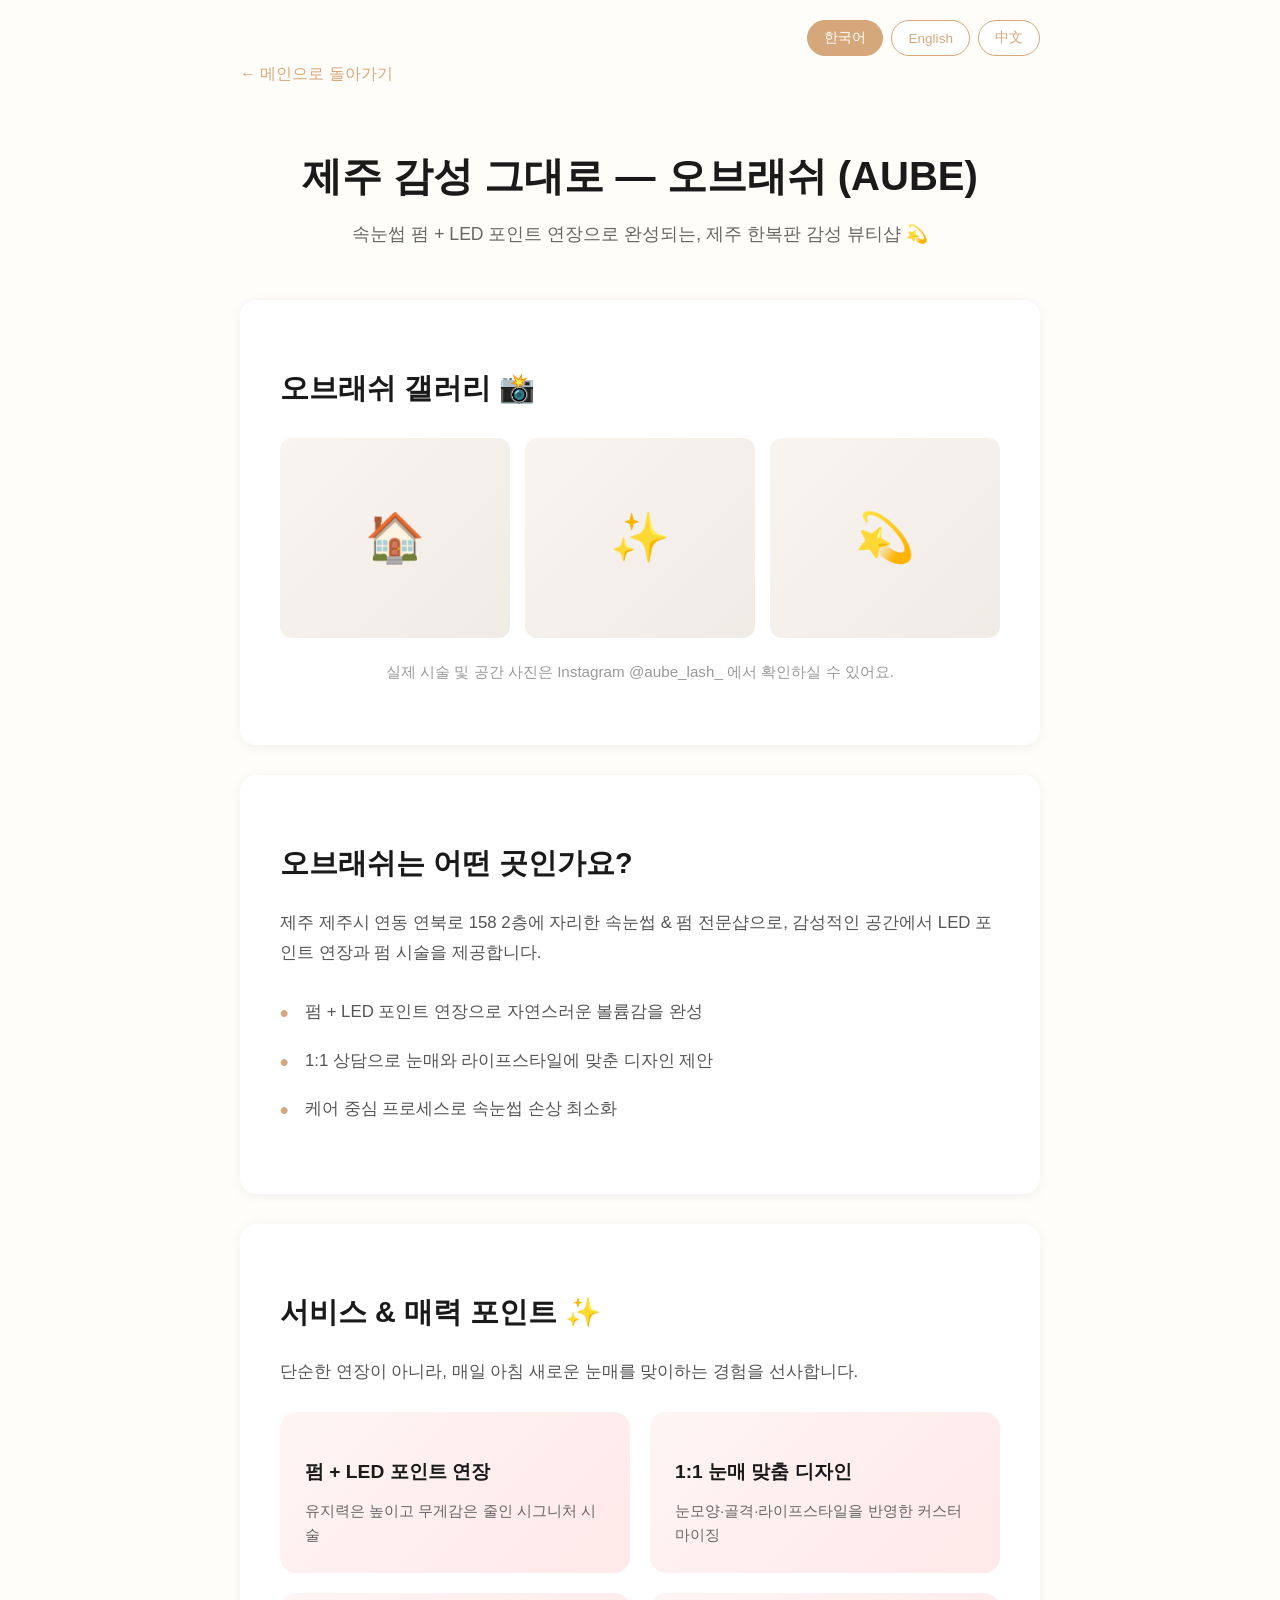
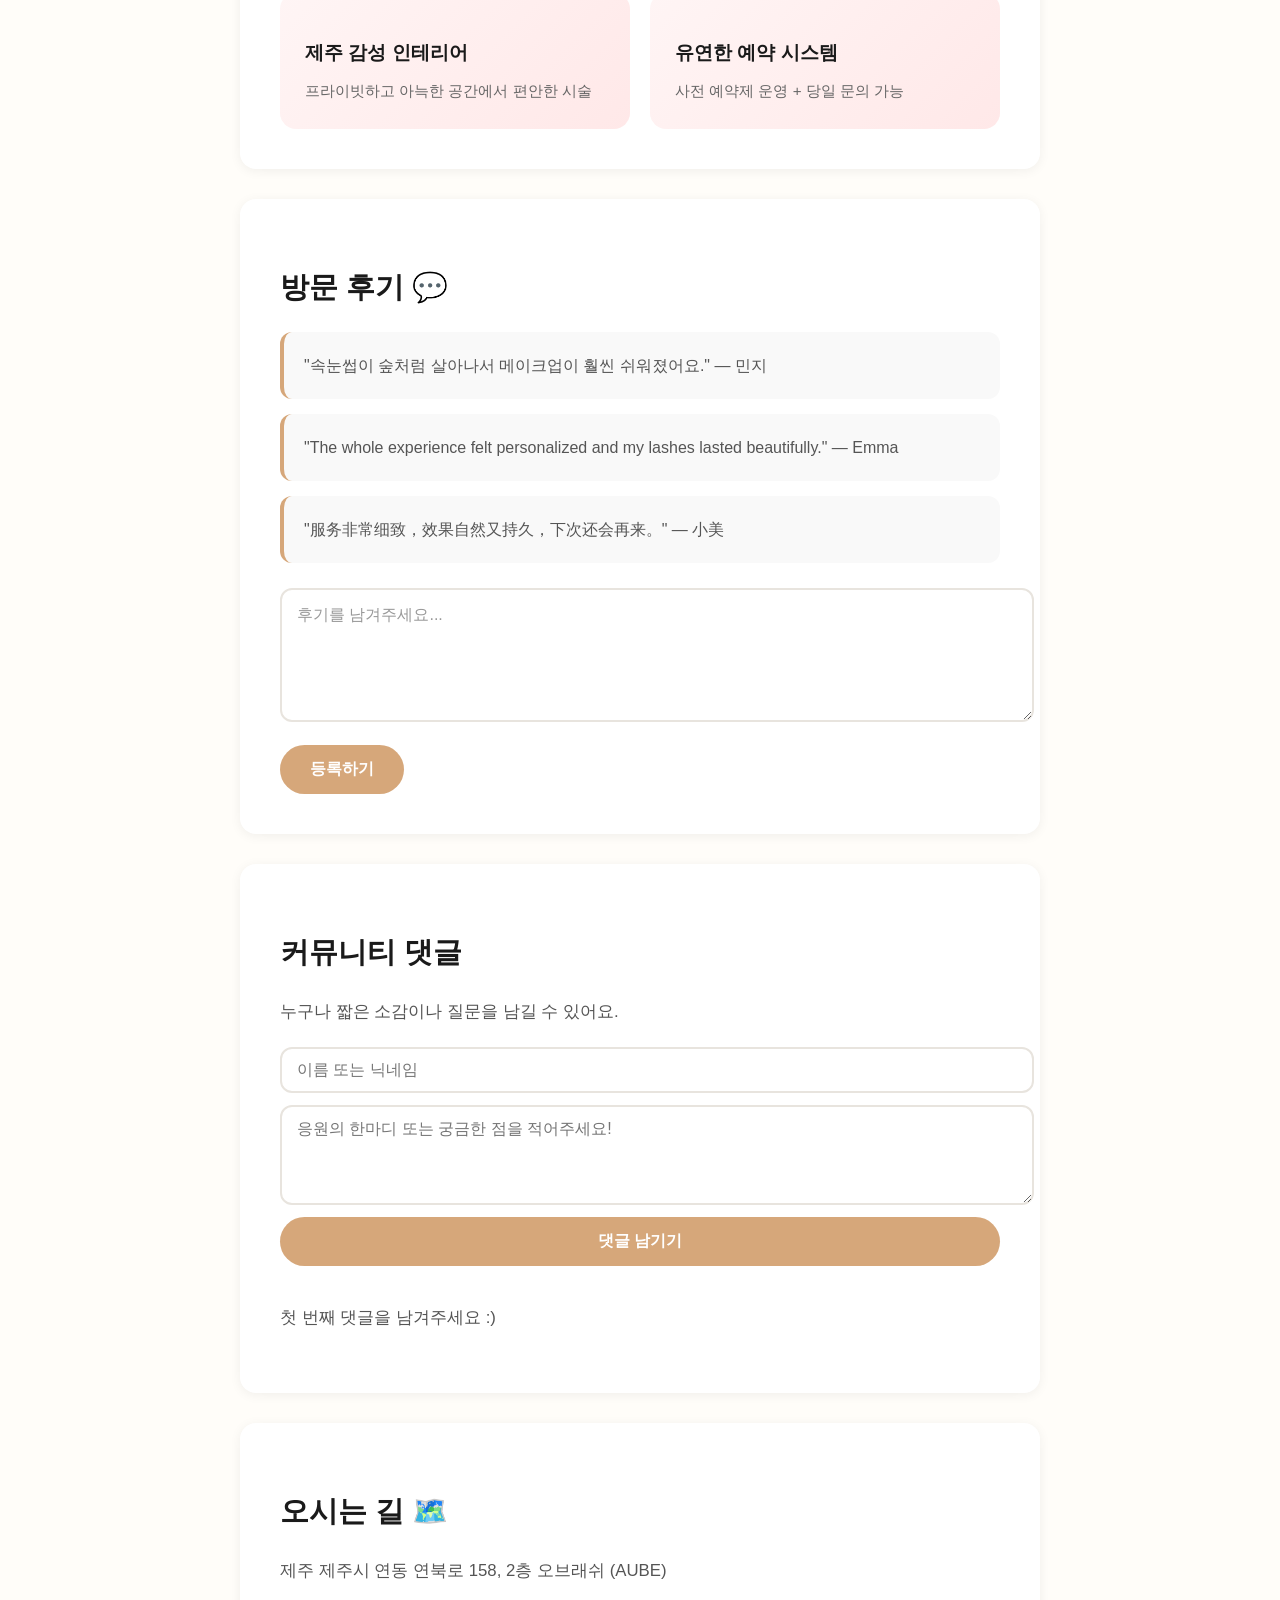
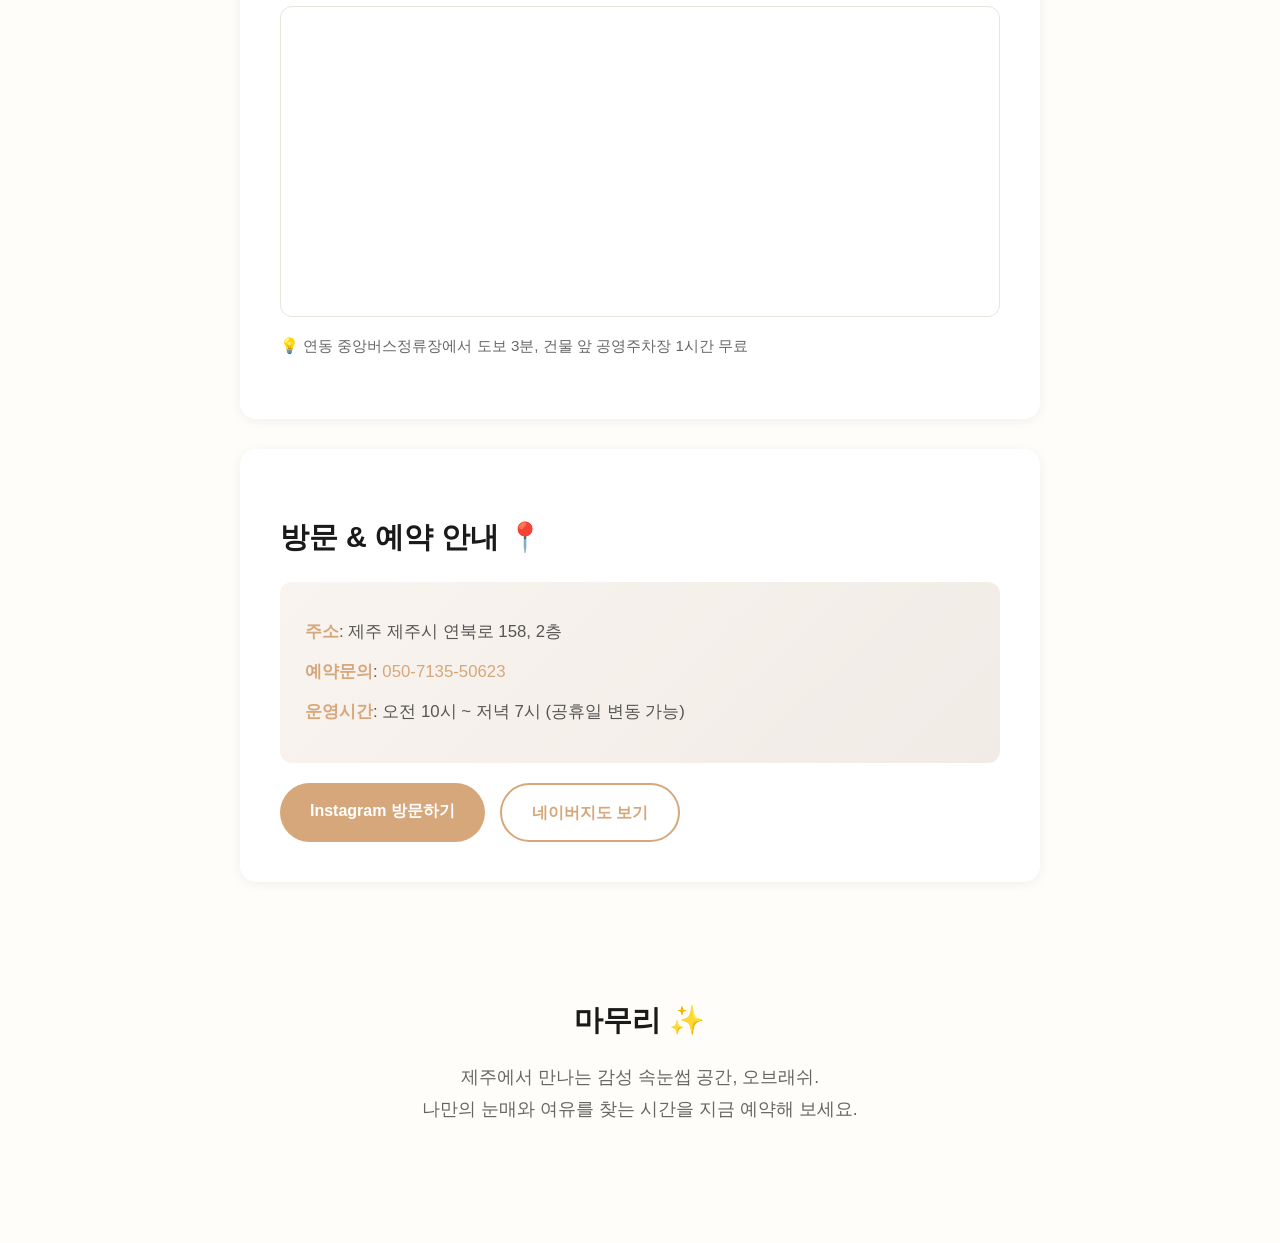
==== blog1.html @ 5c654628 "첫 번째 커밋: 블로그 프로젝트" ====
<!DOCTYPE html>
<html lang="ko">

<head>
    <meta charset="UTF-8" />
    <meta name="viewport" content="width=device-width, initial-scale=1.0" />
    <title>제주 오브래쉬 (AUBE) | 감성 속눈썹 뷰티샵</title>
    <meta name="description"
        content="제주 제주시 연북로 158에 위치한 감성 속눈썹 전문샵 오브래쉬(AUBE). 펌 + LED 포인트 연장으로 완성되는 자연스러운 눈매, 1:1 맞춤 디자인으로 당신만의 아름다움을 찾아보세요.">
    <meta property="og:title" content="제주 오브래쉬 (AUBE)" />
    <meta property="og:description" content="제주 감성 그대로 — 속눈썹 펌 & LED 연장 전문 뷰티샵 AUBE" />
    <meta property="og:type" content="website" />
    <style>
        body {
            margin: 0;
            font-family: 'Pretendard', -apple-system, BlinkMacSystemFont, 'Segoe UI', sans-serif;
            background-color: #fffdf9;
            color: #333;
            line-height: 1.7;
        }

        .container {
            max-width: 800px;
            margin: 0 auto;
            padding: 60px 20px;
            position: relative;
        }

        .lang-selector-top {
            position: absolute;
            top: 20px;
            right: 20px;
            display: flex;
            gap: 8px;
        }

        .lang-btn {
            padding: 8px 16px;
            border: 1px solid #d6a77a;
            background: #fff;
            color: #d6a77a;
            border-radius: 20px;
            font-size: 0.85rem;
            cursor: pointer;
            transition: all 0.3s;
            font-weight: 500;
        }

        .lang-btn:hover {
            background: #f9f4ef;
        }

        .lang-btn.active {
            background: #d6a77a;
            color: #fff;
        }

        .hero {
            text-align: center;
            margin-bottom: 50px;
            opacity: 0;
            transform: translateY(20px);
            animation: fadeInUp 0.6s ease forwards;
        }

        @keyframes fadeInUp {
            to {
                opacity: 1;
                transform: translateY(0);
            }
        }

        .hero h1 {
            font-size: 2.5rem;
            font-weight: 700;
            color: #1a1a1a;
            margin-bottom: 15px;
            line-height: 1.3;
        }

        .hero p {
            font-size: 1.1rem;
            color: #666;
        }

        .card {
            background: #fff;
            border-radius: 16px;
            padding: 40px;
            margin-bottom: 30px;
            box-shadow: 0 2px 12px rgba(0, 0, 0, 0.06);
            opacity: 0;
            transform: translateY(20px);
            animation: fadeInUp 0.6s ease forwards;
        }

        .card:nth-child(3) {
            animation-delay: 0.1s;
        }

        .card:nth-child(4) {
            animation-delay: 0.2s;
        }

        .card:nth-child(5) {
            animation-delay: 0.3s;
        }

        .card:nth-child(6) {
            animation-delay: 0.4s;
        }

        .card:nth-child(7) {
            animation-delay: 0.5s;
        }

        .card:nth-child(8) {
            animation-delay: 0.6s;
        }

        .card h2 {
            font-size: 1.8rem;
            font-weight: 600;
            color: #1a1a1a;
            margin-bottom: 20px;
        }

        .card p {
            font-size: 1.05rem;
            color: #555;
            margin-bottom: 20px;
            line-height: 1.8;
        }

        .card ul {
            list-style: none;
            padding: 0;
            margin: 20px 0;
        }

        .card ul li {
            padding: 10px 0;
            color: #555;
            font-size: 1.05rem;
            position: relative;
            padding-left: 25px;
        }

        .card ul li::before {
            content: "•";
            color: #d6a77a;
            font-weight: bold;
            font-size: 1.5rem;
            position: absolute;
            left: 0;
            top: 5px;
        }

        .review-list {
            display: flex;
            flex-direction: column;
            gap: 15px;
            margin-bottom: 25px;
        }

        .review-item {
            background: #f9f9f9;
            padding: 20px;
            border-radius: 12px;
            border-left: 4px solid #d6a77a;
        }

        .review-item p {
            margin: 0;
            font-size: 1rem;
            color: #555;
            line-height: 1.7;
        }

        .review-form {
            margin-top: 25px;
        }

        .review-form textarea {
            width: 100%;
            padding: 15px;
            border: 2px solid #e8e4de;
            border-radius: 12px;
            font-family: inherit;
            font-size: 1rem;
            resize: vertical;
            min-height: 100px;
            transition: border-color 0.3s;
        }

        .review-form textarea:focus {
            outline: none;
            border-color: #d6a77a;
        }

        .review-form textarea::placeholder {
            color: #999;
        }

        .comment-form {
            display: flex;
            flex-direction: column;
            gap: 12px;
            margin-top: 20px;
        }

        .comment-form input,
        .comment-form textarea {
            width: 100%;
            padding: 12px 15px;
            border: 2px solid #e8e4de;
            border-radius: 12px;
            font-family: inherit;
            font-size: 1rem;
        }

        .comment-form input:focus,
        .comment-form textarea:focus {
            outline: none;
            border-color: #d6a77a;
        }

        .comment-list {
            margin-top: 20px;
            display: flex;
            flex-direction: column;
            gap: 12px;
        }

        .comment-item {
            background: #fffdf7;
            border: 1px solid #f0e4d8;
            border-radius: 12px;
            padding: 15px 18px;
        }

        .comment-item strong {
            color: #c48c65;
        }

        .gallery-grid {
            display: grid;
            grid-template-columns: repeat(auto-fit, minmax(200px, 1fr));
            gap: 15px;
            margin-top: 25px;
        }

        .gallery-placeholder {
            background: linear-gradient(135deg, #f9f4ef 0%, #f0ebe5 100%);
            height: 200px;
            border-radius: 12px;
            display: flex;
            align-items: center;
            justify-content: center;
            color: #999;
            font-size: 3rem;
        }

        .service-grid {
            display: grid;
            grid-template-columns: repeat(auto-fit, minmax(250px, 1fr));
            gap: 20px;
            margin-top: 25px;
        }

        .service-item {
            background: linear-gradient(135deg, #fff5f5 0%, #ffe8e8 100%);
            padding: 25px;
            border-radius: 16px;
            transition: transform 0.3s, box-shadow 0.3s;
        }

        .service-item:hover {
            transform: translateY(-5px);
            box-shadow: 0 4px 20px rgba(214, 167, 122, 0.2);
        }

        .service-item h3 {
            font-size: 1.2rem;
            font-weight: 600;
            color: #1a1a1a;
            margin-bottom: 10px;
        }

        .service-item p {
            font-size: 0.95rem;
            color: #666;
            margin: 0;
            line-height: 1.6;
        }

        .map-container {
            margin-top: 20px;
            border-radius: 12px;
            overflow: hidden;
            border: 1px solid #e8e4de;
        }

        .map-container iframe {
            width: 100%;
            height: 300px;
            border: none;
        }

        .btn-group {
            display: flex;
            gap: 15px;
            margin-top: 20px;
            flex-wrap: wrap;
        }

        .btn {
            display: inline-block;
            background: #d6a77a;
            color: #fff;
            padding: 14px 30px;
            border-radius: 30px;
            text-decoration: none;
            font-weight: 600;
            transition: background 0.3s, transform 0.3s;
            border: none;
            cursor: pointer;
            font-size: 1rem;
            font-family: inherit;
        }

        .btn:hover {
            background: #c49666;
            transform: translateY(-2px);
        }

        .btn-outline {
            background: transparent;
            border: 2px solid #d6a77a;
            color: #d6a77a;
        }

        .btn-outline:hover {
            background: #d6a77a;
            color: #fff;
        }

        .contact-info {
            background: linear-gradient(135deg, #f9f4ef 0%, #f0ebe5 100%);
            padding: 25px;
            border-radius: 12px;
            margin-top: 20px;
        }

        .contact-info p {
            margin: 10px 0;
            font-size: 1.05rem;
        }

        .contact-info strong {
            color: #d6a77a;
        }

        .conclusion {
            text-align: center;
            margin-top: 50px;
            padding: 40px 20px;
            opacity: 0;
            transform: translateY(20px);
            animation: fadeInUp 0.6s ease forwards 0.7s;
        }

        .conclusion h2 {
            font-size: 1.8rem;
            font-weight: 600;
            color: #1a1a1a;
            margin-bottom: 15px;
        }

        .conclusion p {
            font-size: 1.1rem;
            color: #666;
            line-height: 1.8;
        }

        .back-link {
            display: inline-block;
            margin-bottom: 30px;
            color: #d6a77a;
            text-decoration: none;
            font-weight: 500;
            transition: color 0.3s;
        }

        .back-link:hover {
            color: #c49666;
        }

        .back-link::before {
            content: "← ";
        }

        .hidden {
            display: none;
        }

        @media (max-width: 768px) {
            .hero h1 {
                font-size: 2rem;
            }

            .card {
                padding: 30px 25px;
            }

            .card h2 {
                font-size: 1.5rem;
            }

            .service-grid,
            .gallery-grid {
                grid-template-columns: 1fr;
            }

            .btn-group {
                flex-direction: column;
            }

            .btn {
                text-align: center;
            }
        }
    </style>
</head>

<body>
    <div class="container">
        <div class="lang-selector-top">
            <button class="lang-btn active" data-lang="ko" onclick="setBlogLang('ko')">한국어</button>
            <button class="lang-btn" data-lang="en" onclick="setBlogLang('en')">English</button>
            <button class="lang-btn" data-lang="zh" onclick="setBlogLang('zh')">中文</button>
        </div>
        <a href="index.html" class="back-link" id="backLink">메인으로 돌아가기</a>

        <!-- Hero Section -->
        <section class="hero">
            <h1 id="heroTitle"></h1>
            <p id="heroDesc"></p>
        </section>

        <!-- Gallery Section -->
        <div class="card">
            <h2 id="galleryTitle"></h2>
            <div class="gallery-grid">
                <div class="gallery-placeholder">🏠</div>
                <div class="gallery-placeholder">✨</div>
                <div class="gallery-placeholder">💫</div>
            </div>
            <p class="muted" id="galleryNote"
                style="margin-top: 20px; font-size: 0.95rem; color: #999; text-align: center;"></p>
        </div>

        <!-- About Section -->
        <div class="card">
            <h2 id="aboutTitle"></h2>
            <p id="aboutDesc"></p>
            <ul id="aboutList"></ul>
        </div>

        <!-- Services Section -->
        <div class="card">
            <h2 id="serviceTitle"></h2>
            <p id="serviceIntro"></p>
            <div class="service-grid" id="serviceGrid"></div>
        </div>

        <!-- Review Section -->
        <div class="card">
            <h2 id="reviewTitle"></h2>
            <div class="review-list" id="reviewList"></div>
            <div class="review-form">
                <textarea id="reviewInput"></textarea>
                <button class="btn" style="margin-top: 15px;" id="reviewButton" onclick="submitReview()"></button>
            </div>
        </div>

        <!-- Comment Section -->
        <div class="card">
            <h2 id="commentTitle"></h2>
            <p id="commentSubtitle" class="muted"></p>
            <div class="comment-form">
                <input type="text" id="commentName" />
                <textarea id="commentMessage" rows="4"></textarea>
                <button class="btn" id="commentButton" onclick="submitComment()"></button>
            </div>
            <div class="comment-list" id="commentList"></div>
        </div>

        <!-- Map Section -->
        <div class="card">
            <h2 id="mapTitle"></h2>
            <p id="mapAddress"></p>
            <div class="map-container">
                <iframe id="mapIframe" src="" allowfullscreen="" loading="lazy"></iframe>
            </div>
            <p class="muted" id="mapTip" style="margin-top: 15px; font-size: 0.95rem; color: #666;"></p>
        </div>

        <!-- Visit Info -->
        <div class="card">
            <h2 id="visitTitle"></h2>
            <div class="contact-info" id="contactInfo"></div>
            <div class="btn-group" id="ctaButtons"></div>
        </div>

        <!-- Conclusion -->
        <section class="conclusion">
            <h2 id="conclusionTitle"></h2>
            <p id="conclusionText"></p>
        </section>
    </div>

    <script defer src="/_vercel/insights/script.js"></script>
    <script>
        window.va = window.va || function () {
            (window.vaq = window.vaq || []).push(arguments);
        };
    </script>
    <script>
        let blogLang = 'ko';

        const blogContent = {
            ko: {
                metaTitle: '제주 오브래쉬 (AUBE) | 감성 속눈썹 뷰티샵',
                backLink: '메인으로 돌아가기',
                hero: {
                    title: '제주 감성 그대로 — 오브래쉬 (AUBE)',
                    desc: '속눈썹 펌 + LED 포인트 연장으로 완성되는, 제주 한복판 감성 뷰티샵 💫'
                },
                gallery: {
                    title: '오브래쉬 갤러리 📸',
                    note: '실제 시술 및 공간 사진은 Instagram @aube_lash_ 에서 확인하실 수 있어요.'
                },
                about: {
                    title: '오브래쉬는 어떤 곳인가요?',
                    desc: '제주 제주시 연동 연북로 158 2층에 자리한 속눈썹 & 펌 전문샵으로, 감성적인 공간에서 LED 포인트 연장과 펌 시술을 제공합니다.',
                    list: [
                        '펌 + LED 포인트 연장으로 자연스러운 볼륨감을 완성',
                        '1:1 상담으로 눈매와 라이프스타일에 맞춘 디자인 제안',
                        '케어 중심 프로세스로 속눈썹 손상 최소화'
                    ]
                },
                services: {
                    title: '서비스 & 매력 포인트 ✨',
                    intro: '단순한 연장이 아니라, 매일 아침 새로운 눈매를 맞이하는 경험을 선사합니다.',
                    items: [
                        { title: '펌 + LED 포인트 연장', desc: '유지력은 높이고 무게감은 줄인 시그니처 시술' },
                        { title: '1:1 눈매 맞춤 디자인', desc: '눈모양·골격·라이프스타일을 반영한 커스터마이징' },
                        { title: '제주 감성 인테리어', desc: '프라이빗하고 아늑한 공간에서 편안한 시술' },
                        { title: '유연한 예약 시스템', desc: '사전 예약제 운영 + 당일 문의 가능' }
                    ]
                },
                reviews: {
                    title: '방문 후기 💬',
                    items: [
                        '"속눈썹이 숲처럼 살아나서 메이크업이 훨씬 쉬워졌어요." — 민지',
                        '"The whole experience felt personalized and my lashes lasted beautifully." — Emma',
                        '"服务非常细致，效果自然又持久，下次还会再来。" — 小美'
                    ],
                    placeholder: '후기를 남겨주세요...',
                    button: '등록하기',
                    confirm: '후기가 등록되었습니다! 감사합니다. ✨',
                    empty: '후기를 입력해주세요.'
                },
                comments: {
                    title: '커뮤니티 댓글',
                    subtitle: '누구나 짧은 소감이나 질문을 남길 수 있어요.',
                    namePlaceholder: '이름 또는 닉네임',
                    messagePlaceholder: '응원의 한마디 또는 궁금한 점을 적어주세요!',
                    button: '댓글 남기기',
                    confirm: '소중한 댓글 감사합니다! ✨',
                    empty: '이름과 내용을 모두 입력해주세요.',
                    none: '첫 번째 댓글을 남겨주세요 :)'
                },
                map: {
                    title: '오시는 길 🗺️',
                    address: '제주 제주시 연동 연북로 158, 2층 오브래쉬 (AUBE)',
                    tip: '💡 연동 중앙버스정류장에서 도보 3분, 건물 앞 공영주차장 1시간 무료'
                },
                visit: {
                    title: '방문 & 예약 안내 📍',
                    info: [
                        '<strong>주소</strong>: 제주 제주시 연북로 158, 2층',
                        '<strong>예약문의</strong>: <a href="tel:050-7135-50623" style="color:#d6a77a;text-decoration:none;">050-7135-50623</a>',
                        '<strong>운영시간</strong>: 오전 10시 ~ 저녁 7시 (공휴일 변동 가능)'
                    ],
                    buttons: [
                        { text: 'Instagram 방문하기', href: 'https://www.instagram.com/aube_lash_/' },
                        { text: '네이버지도 보기', href: 'https://map.naver.com/p/entry/place/1503575021', outline: true }
                    ]
                },
                conclusion: {
                    title: '마무리 ✨',
                    text: '제주에서 만나는 감성 속눈썹 공간, 오브래쉬.<br>나만의 눈매와 여유를 찾는 시간을 지금 예약해 보세요.'
                }
            },
            en: {
                metaTitle: 'AUBE Lash Studio | Jeju Lash & LED Extension',
                backLink: 'Back to Main',
                hero: {
                    title: 'Jeju’s Signature Lash Experience — AUBE',
                    desc: 'Lash perm + LED point extensions crafted in a warm, private studio 💫'
                },
                gallery: {
                    title: 'AUBE Gallery 📸',
                    note: 'See live transformations on Instagram @aube_lash_.'
                },
                about: {
                    title: 'What is AUBE?',
                    desc: 'A boutique lash studio on the 2nd floor of 158 Yeonbuk-ro, blending Jeju aesthetics with modern techniques.',
                    list: [
                        'Lash perm + LED point extensions for airy yet defined volume',
                        'One-on-one consultations tailored to your eye shape and routine',
                        'Damage-conscious process with gentle care products'
                    ]
                },
                services: {
                    title: 'Services & Highlights ✨',
                    intro: 'Wake up ready—each visit is designed to refresh your eyes and your mood.',
                    items: [
                        { title: 'Perm + LED Point Extension', desc: 'Feather-light, long-lasting definition' },
                        { title: 'Custom Eye Design', desc: 'Design maps built around your eye shape and expression' },
                        { title: 'Calm Jeju Interior', desc: 'Private, cozy space to unwind during service' },
                        { title: 'Flexible Booking', desc: 'Advance reservations with same-day inquiries welcome' }
                    ]
                },
                reviews: {
                    title: 'Guest Voices 💬',
                    items: [
                        '"My lashes look full yet natural—exactly what I wanted." — Minji',
                        '"The service felt so personal and the results lasted for weeks." — Emma',
                        '"整个过程非常放松，成品自然又有神。" — Xiaomei'
                    ],
                    placeholder: 'Leave your review...',
                    button: 'Submit',
                    confirm: 'Your review has been recorded. Thank you! ✨',
                    empty: 'Please enter your review.'
                },
                comments: {
                    title: 'Community Notes',
                    subtitle: 'Leave a quick impression or question—everyone\'s welcome.',
                    namePlaceholder: 'Name or nickname',
                    messagePlaceholder: 'Share your thoughts or ask anything!',
                    button: 'Post Comment',
                    confirm: 'Thanks for joining the conversation! ✨',
                    empty: 'Please fill out both name and message.',
                    none: 'Be the first to comment :)'
                },
                map: {
                    title: 'How to Find Us 🗺️',
                    address: '2F, 158 Yeonbuk-ro, Yeon-dong, Jeju City (AUBE)',
                    tip: '💡 3-minute walk from Yeondong central bus stop, public parking out front (first hour free)'
                },
                visit: {
                    title: 'Visit & Booking Info 📍',
                    info: [
                        '<strong>Address</strong>: 2F, 158 Yeonbuk-ro, Jeju City',
                        '<strong>Booking</strong>: <a href="tel:050-7135-50623" style="color:#d6a77a;text-decoration:none;">050-7135-50623</a>',
                        '<strong>Hours</strong>: 10 AM – 7 PM (hours vary on holidays)'
                    ],
                    buttons: [
                        { text: 'Visit Instagram', href: 'https://www.instagram.com/aube_lash_/' },
                        { text: 'Open on Naver Map', href: 'https://map.naver.com/p/entry/place/1503575021', outline: true }
                    ]
                },
                conclusion: {
                    title: 'Takeaway ✨',
                    text: 'AUBE is where Jeju calm meets modern lash artistry.<br>Book a session and greet the morning with effortless lashes.'
                }
            },
            zh: {
                metaTitle: 'AUBE 美睫沙龙 | 济州睫毛烫与LED延长',
                backLink: '返回主页',
                hero: {
                    title: '济州感性美睫馆 — AUBE',
                    desc: '烫睫 + LED点缀延长的专属组合，让你一醒来就有迷人双眼 💫'
                },
                gallery: {
                    title: 'AUBE 画廊 📸',
                    note: '更多作品请查看 Instagram @aube_lash_.'
                },
                about: {
                    title: '什么是 AUBE？',
                    desc: '位于济州市莲北路158号2楼的小型美睫工作室，以温暖空间与精细技术著称。',
                    list: [
                        '烫睫 + LED点缀延长，兼顾轻盈与存在感',
                        '一对一咨询，依据眼型与生活习惯客制设计',
                        '以修护为核心，降低睫毛损伤'
                    ]
                },
                services: {
                    title: '服务与亮点 ✨',
                    intro: '不仅是做睫毛，更是重新找回专属眼神的旅程。',
                    items: [
                        { title: '烫睫 + LED点缀', desc: '轻盈却持久，呈现自然层次' },
                        { title: '专属设计', desc: '根据眼型、脸型与日常需求量身打造' },
                        { title: '济州感空间', desc: '静谧包厢，享受如度假般的放松' },
                        { title: '预约制服务', desc: '全预约制，亦可当天询问空档' }
                    ]
                },
                reviews: {
                    title: '到访感想 💬',
                    items: [
                        '"第一次体验就爱上了，妆容也更省时。" — 民智',
                        '"Service was tailored to me and the result stayed perfect." — Emma',
                        '"效果自然、非常持久，下次还会再来。" — 小美'
                    ],
                    placeholder: '留下您的评价...',
                    button: '提交',
                    confirm: '已收到您的评价，谢谢！✨',
                    empty: '请先输入评价内容。'
                },
                comments: {
                    title: '留言区',
                    subtitle: '欢迎留下体验心得或任何疑问。',
                    namePlaceholder: '姓名 / 昵称',
                    messagePlaceholder: '写下想说的话或想问的问题！',
                    button: '发送留言',
                    confirm: '感谢您的留言！✨',
                    empty: '请填写姓名与留言内容。',
                    none: '抢先留下第一条留言吧 :)'
                },
                map: {
                    title: '如何前往 🗺️',
                    address: '济州市莲洞莲北路158号2楼 AUBE',
                    tip: '💡 距离莲洞中央站步行3分钟，楼前公共停车场首小时免费'
                },
                visit: {
                    title: '访问与预约 📍',
                    info: [
                        '<strong>地址</strong>: 济州市莲北路158号2楼',
                        '<strong>预约</strong>: <a href="tel:050-7135-50623" style="color:#d6a77a;text-decoration:none;">050-7135-50623</a>',
                        '<strong>营业时间</strong>: 上午10点至晚上7点（节假日可能调整）'
                    ],
                    buttons: [
                        { text: '查看 Instagram', href: 'https://www.instagram.com/aube_lash_/' },
                        { text: '打开 Naver 地图', href: 'https://map.naver.com/p/entry/place/1503575021', outline: true }
                    ]
                },
                conclusion: {
                    title: '结语 ✨',
                    text: 'AUBE 让你在济州也能享受专属美睫时刻。<br>预约后，醒来即是理想眼神。'
                }
            }
        };

        function renderBlog() {
            const content = blogContent[blogLang];
            if (!content) return;

            document.title = content.metaTitle;
            document.documentElement.lang = blogLang;

            document.getElementById('backLink').textContent = content.backLink;
            document.getElementById('heroTitle').textContent = content.hero.title;
            document.getElementById('heroDesc').textContent = content.hero.desc;

            document.getElementById('galleryTitle').textContent = content.gallery.title;
            document.getElementById('galleryNote').textContent = content.gallery.note;

            document.getElementById('aboutTitle').textContent = content.about.title;
            document.getElementById('aboutDesc').textContent = content.about.desc;
            const aboutList = document.getElementById('aboutList');
            aboutList.innerHTML = '';
            content.about.list.forEach(item => {
                const li = document.createElement('li');
                li.textContent = item;
                aboutList.appendChild(li);
            });

            document.getElementById('serviceTitle').textContent = content.services.title;
            document.getElementById('serviceIntro').textContent = content.services.intro;
            const serviceGrid = document.getElementById('serviceGrid');
            serviceGrid.innerHTML = '';
            content.services.items.forEach(item => {
                const div = document.createElement('div');
                div.className = 'service-item';
                const h3 = document.createElement('h3');
                h3.textContent = item.title;
                const p = document.createElement('p');
                p.textContent = item.desc;
                div.appendChild(h3);
                div.appendChild(p);
                serviceGrid.appendChild(div);
            });

            document.getElementById('reviewTitle').textContent = content.reviews.title;
            const reviewList = document.getElementById('reviewList');
            reviewList.innerHTML = '';
            content.reviews.items.forEach(text => {
                const item = document.createElement('div');
                item.className = 'review-item';
                const p = document.createElement('p');
                p.textContent = text;
                item.appendChild(p);
                reviewList.appendChild(item);
            });
            const reviewInput = document.getElementById('reviewInput');
            reviewInput.placeholder = content.reviews.placeholder;
            document.getElementById('reviewButton').textContent = content.reviews.button;
            document.getElementById('commentTitle').textContent = content.comments.title;
            document.getElementById('commentSubtitle').textContent = content.comments.subtitle;
            document.getElementById('commentName').placeholder = content.comments.namePlaceholder;
            document.getElementById('commentMessage').placeholder = content.comments.messagePlaceholder;
            document.getElementById('commentButton').textContent = content.comments.button;
            renderComments();

            document.getElementById('mapTitle').textContent = content.map.title;
            document.getElementById('mapAddress').textContent = content.map.address;
            document.getElementById('mapTip').textContent = content.map.tip;
            document.getElementById('mapIframe').title = content.map.title;

            document.getElementById('visitTitle').textContent = content.visit.title;
            const contactInfo = document.getElementById('contactInfo');
            contactInfo.innerHTML = '';
            content.visit.info.forEach(line => {
                const p = document.createElement('p');
                p.innerHTML = line;
                contactInfo.appendChild(p);
            });
            const ctaButtons = document.getElementById('ctaButtons');
            ctaButtons.innerHTML = '';
            content.visit.buttons.forEach(btn => {
                const a = document.createElement('a');
                a.href = btn.href;
                a.target = '_blank';
                a.rel = 'noopener noreferrer';
                a.className = btn.outline ? 'btn btn-outline' : 'btn';
                a.textContent = btn.text;
                ctaButtons.appendChild(a);
            });

            document.getElementById('conclusionTitle').textContent = content.conclusion.title;
            document.getElementById('conclusionText').innerHTML = content.conclusion.text;
        }

        function setBlogLang(lang) {
            blogLang = lang;
            document.querySelectorAll('.lang-btn').forEach(btn => {
                btn.classList.toggle('active', btn.getAttribute('data-lang') === lang);
            });
            renderBlog();
        }

        function submitReview() {
            const reviewInput = document.getElementById('reviewInput');
            const reviewText = reviewInput.value.trim();
            const content = blogContent[blogLang].reviews;

            if (reviewText) {
                alert(content.confirm);
                reviewInput.value = '';
            } else {
                alert(content.empty);
            }
        }

        const commentKey = 'aube_blog_comments';

        function getStoredComments() {
            try {
                return JSON.parse(localStorage.getItem(commentKey)) || [];
            } catch {
                return [];
            }
        }

        function saveComments(comments) {
            localStorage.setItem(commentKey, JSON.stringify(comments));
        }

        function renderComments() {
            const comments = getStoredComments();
            const list = document.getElementById('commentList');
            list.innerHTML = '';
            const content = blogContent[blogLang].comments;

            if (!comments.length) {
                const empty = document.createElement('p');
                empty.className = 'muted';
                empty.textContent = content.none;
                list.appendChild(empty);
                return;
            }

            comments.slice().reverse().forEach(comment => {
                const item = document.createElement('div');
                item.className = 'comment-item';
                const strong = document.createElement('strong');
                strong.textContent = comment.name;
                const message = document.createElement('p');
                message.textContent = comment.message;
                const meta = document.createElement('small');
                meta.style.color = '#999';
                meta.textContent = comment.time;
                item.appendChild(strong);
                item.appendChild(message);
                item.appendChild(meta);
                list.appendChild(item);
            });
        }

        function submitComment() {
            const nameInput = document.getElementById('commentName');
            const messageInput = document.getElementById('commentMessage');
            const content = blogContent[blogLang].comments;
            const name = nameInput.value.trim();
            const message = messageInput.value.trim();

            if (!name || !message) {
                alert(content.empty);
                return;
            }

            const comments = getStoredComments();
            comments.push({
                name,
                message,
                time: new Date().toLocaleString()
            });
            saveComments(comments);

            nameInput.value = '';
            messageInput.value = '';
            alert(content.confirm);
            renderComments();
        }

        async function initMap() {
            // 더 정확한 위치 표시를 위해 '연동'을 포함
            const address = '제주특별자치도 제주시 연동 연북로 158';
            const encodedAddress = encodeURIComponent(address);
            const apiKey = 'AIzaSyCMhWNtyjNZS071H6AXlhyPxVomyS0JR5U';

            // Google Maps Embed API 사용 (API 키 필요)
            // q 파라미터에 주소를 전달하여 정확한 위치 표시
            const googleMapUrl = `https://www.google.com/maps/embed/v1/place?key=${apiKey}&q=${encodedAddress}&language=ko`;

            // 지도 업데이트
            document.getElementById('mapIframe').src = googleMapUrl;
        }

        renderBlog();
        initMap();
    </script>
</body>

</html>
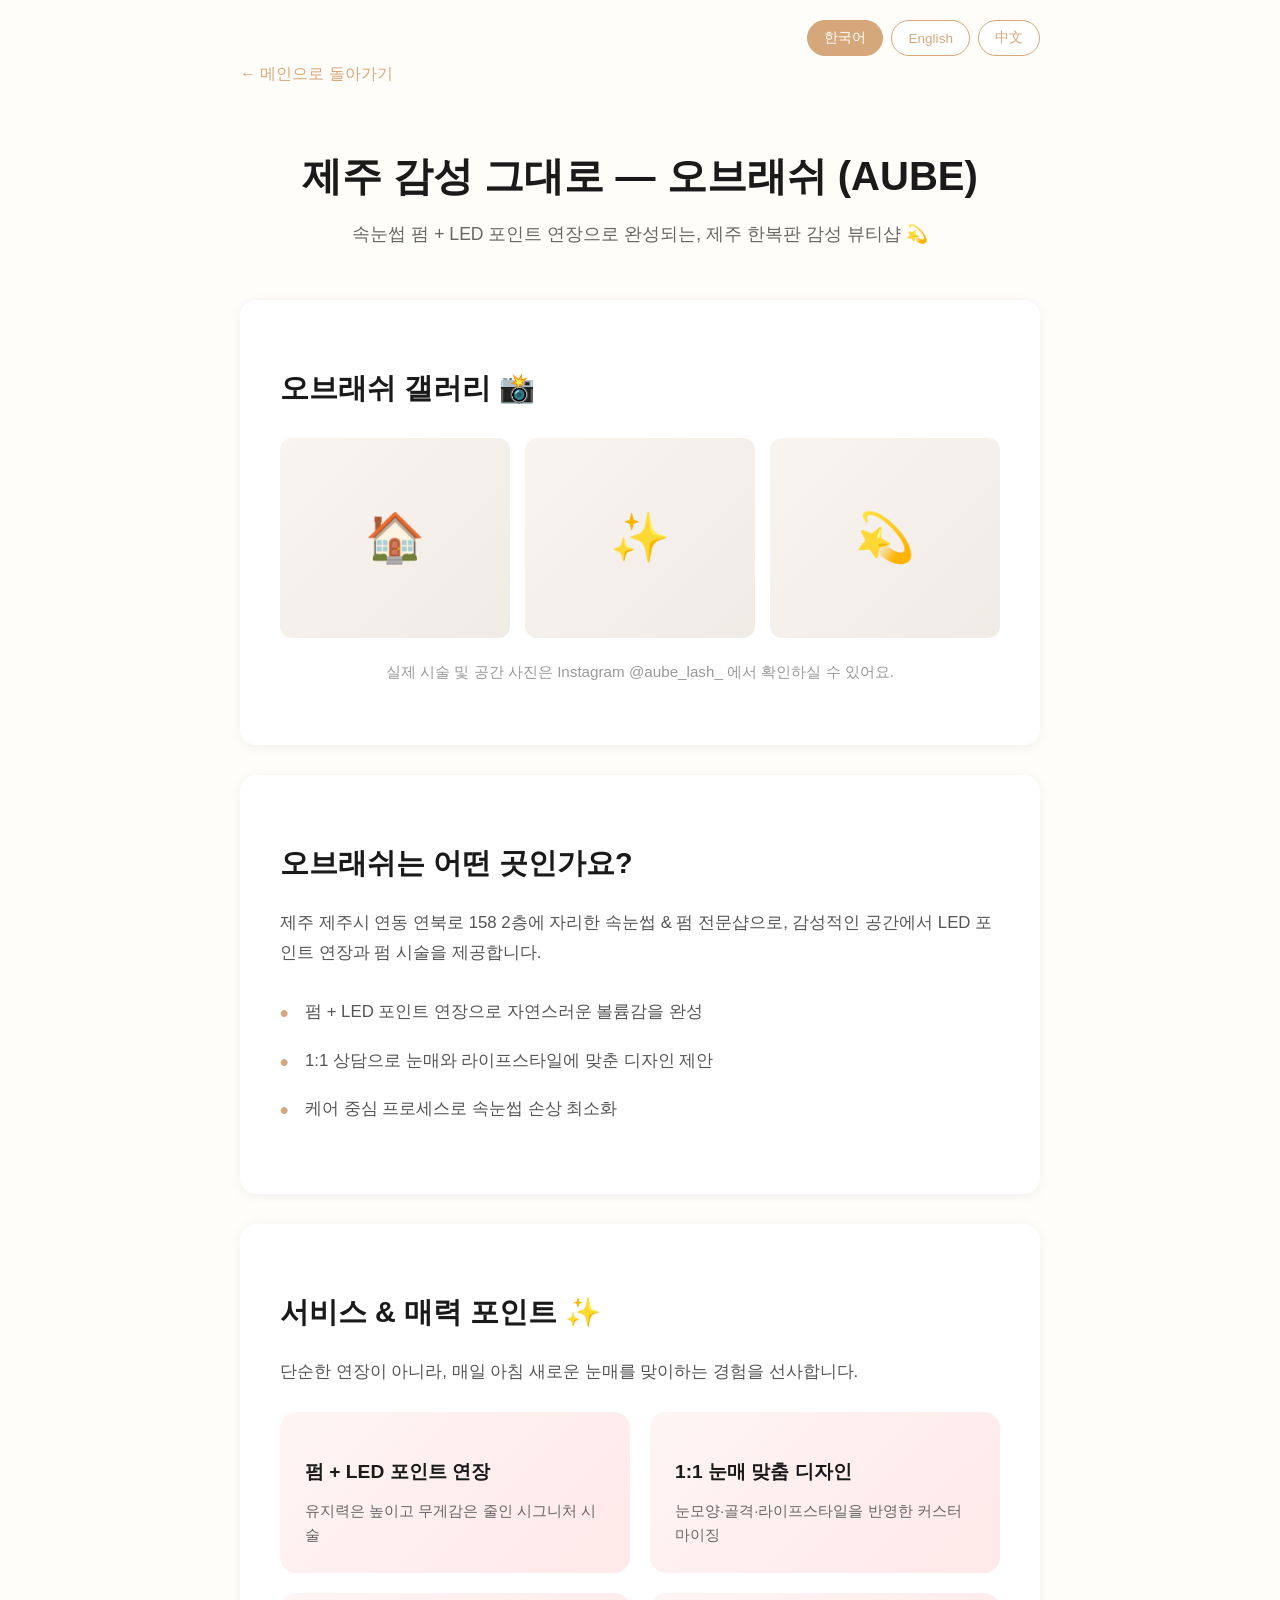
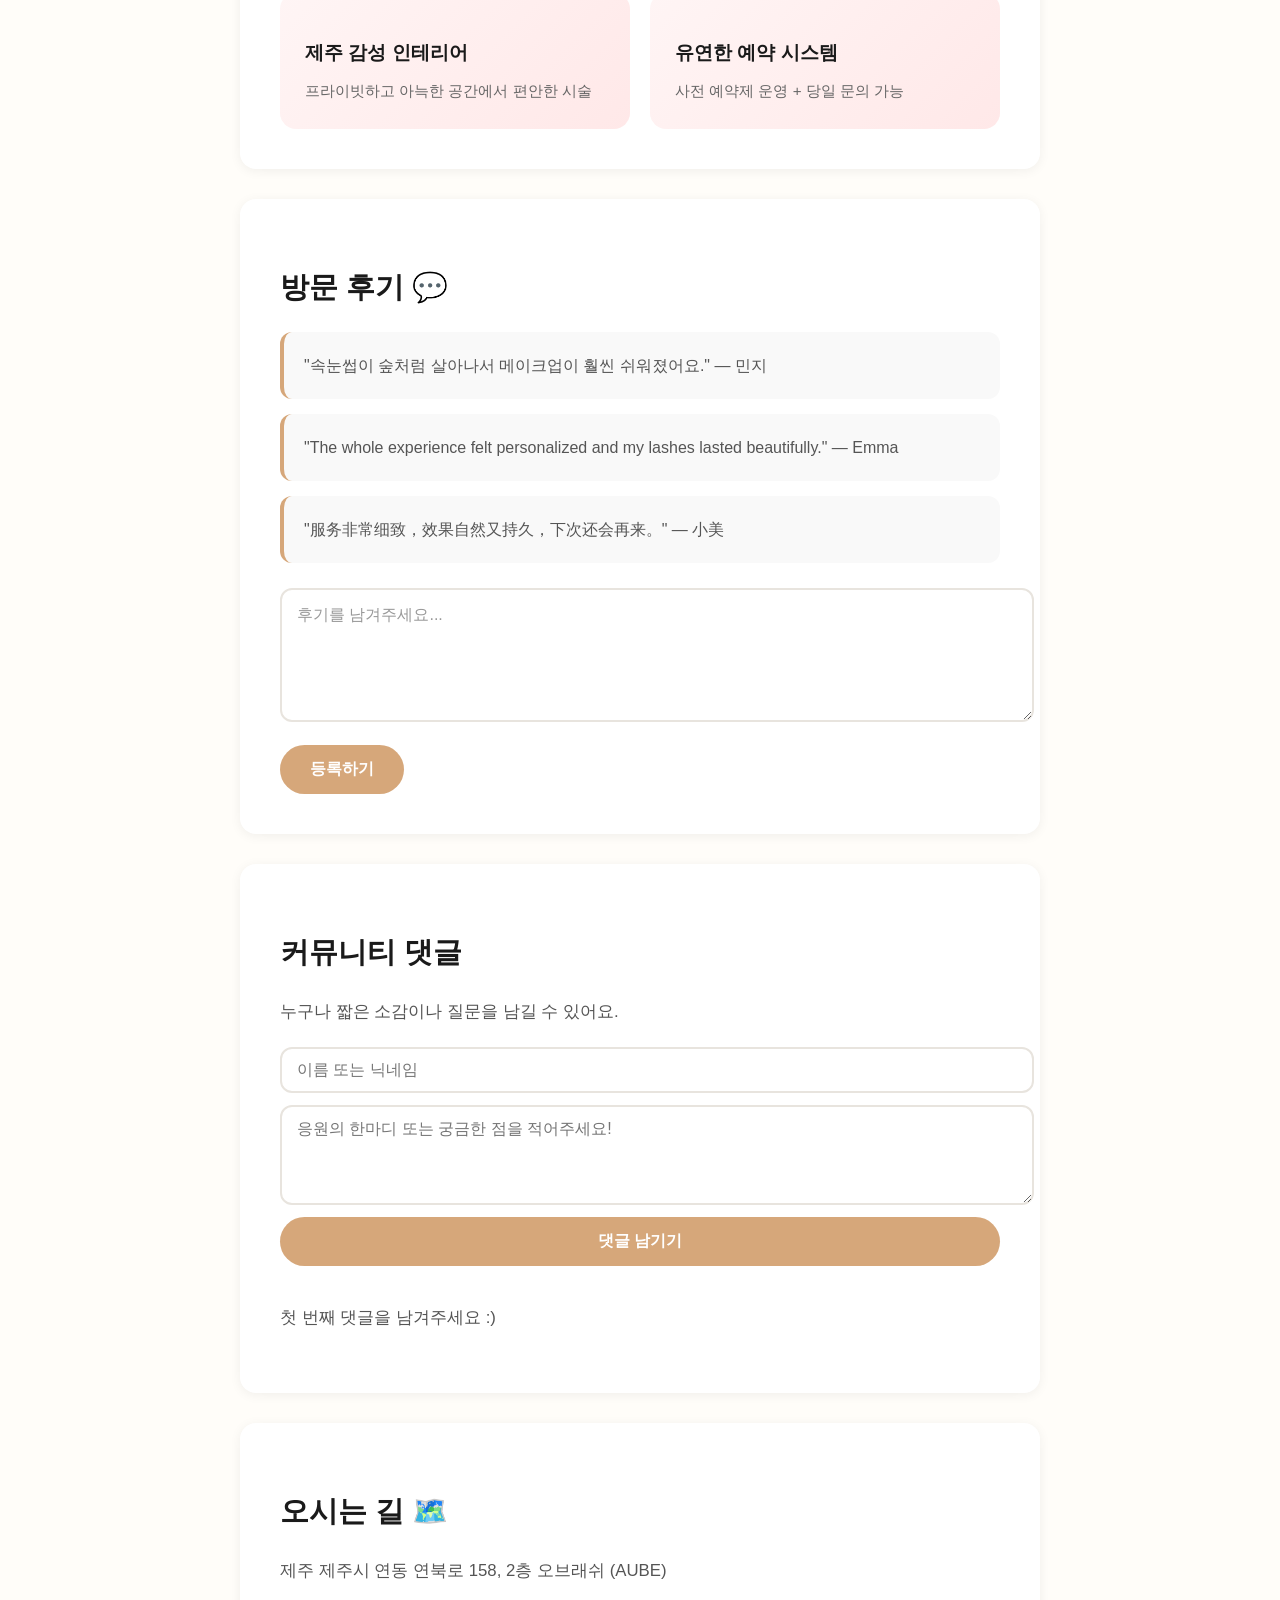
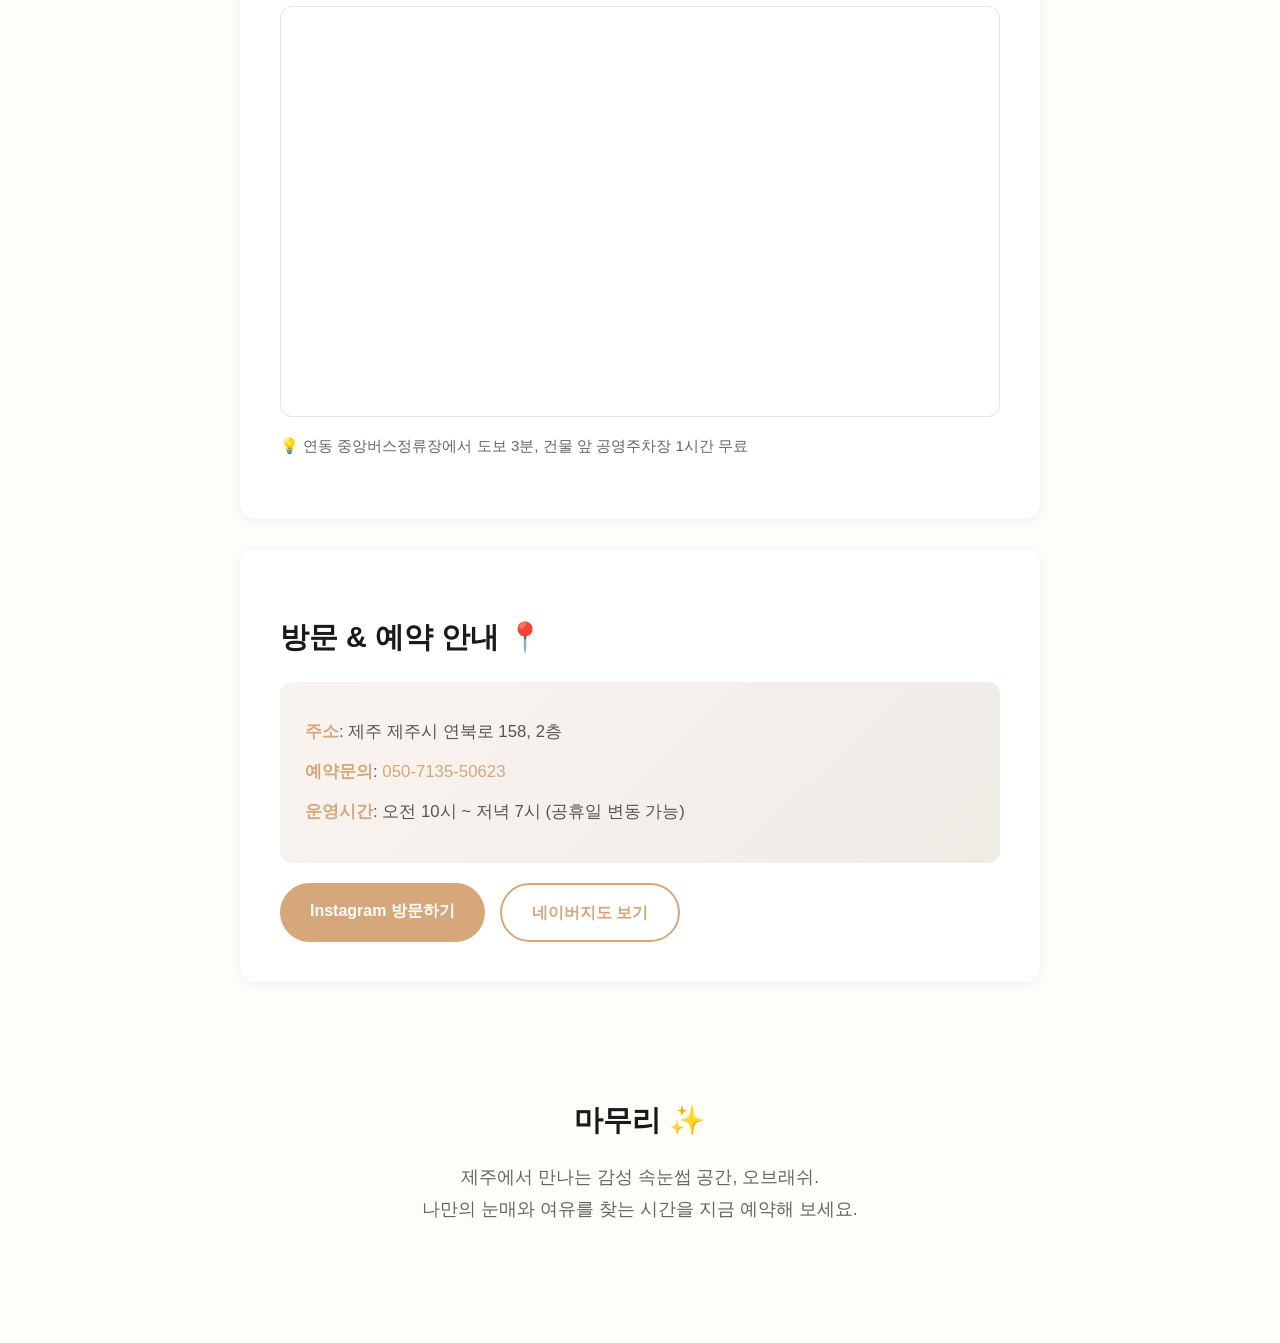
==== commit eba6892e: "?ㅼ씠踰?吏??留곹겕 ?섏젙 諛?吏??湲곕뒫 媛쒖꽑" ====
--- a/blog1.html
+++ b/blog1.html
@@ -303,7 +303,7 @@
 
         .map-container iframe {
             width: 100%;
-            height: 300px;
+            height: 400px;
             border: none;
         }
 
@@ -596,7 +596,7 @@
                     ],
                     buttons: [
                         { text: 'Instagram 방문하기', href: 'https://www.instagram.com/aube_lash_/' },
-                        { text: '네이버지도 보기', href: 'https://map.naver.com/p/entry/place/1503575021', outline: true }
+                        { text: '네이버지도 보기', href: 'https://map.naver.com/v5/search/%EC%A0%9C%EC%A3%BC%20%EC%A0%9C%EC%A3%BC%EC%8B%9C%20%EC%97%B0%EB%8F%99%20%EC%97%B0%EB%B6%81%EB%A1%9C%20158', outline: true }
                     ]
                 },
                 conclusion: {
@@ -670,7 +670,7 @@
                     ],
                     buttons: [
                         { text: 'Visit Instagram', href: 'https://www.instagram.com/aube_lash_/' },
-                        { text: 'Open on Naver Map', href: 'https://map.naver.com/p/entry/place/1503575021', outline: true }
+                        { text: 'Open on Naver Map', href: 'https://map.naver.com/v5/search/%EC%A0%9C%EC%A3%BC%20%EC%A0%9C%EC%A3%BC%EC%8B%9C%20%EC%97%B0%EB%8F%99%20%EC%97%B0%EB%B6%81%EB%A1%9C%20158', outline: true }
                     ]
                 },
                 conclusion: {
@@ -744,7 +744,7 @@
                     ],
                     buttons: [
                         { text: '查看 Instagram', href: 'https://www.instagram.com/aube_lash_/' },
-                        { text: '打开 Naver 地图', href: 'https://map.naver.com/p/entry/place/1503575021', outline: true }
+                        { text: '打开 Naver 地图', href: 'https://map.naver.com/v5/search/%EC%A0%9C%EC%A3%BC%20%EC%A0%9C%EC%A3%BC%EC%8B%9C%20%EC%97%B0%EB%8F%99%20%EC%97%B0%EB%B6%81%EB%A1%9C%20158', outline: true }
                     ]
                 },
                 conclusion: {
@@ -936,16 +936,10 @@
             renderComments();
         }
 
-        async function initMap() {
-            // 더 정확한 위치 표시를 위해 '연동'을 포함
-            const address = '제주특별자치도 제주시 연동 연북로 158';
-            const encodedAddress = encodeURIComponent(address);
-            const apiKey = 'AIzaSyCMhWNtyjNZS071H6AXlhyPxVomyS0JR5U';
-
-            // Google Maps Embed API 사용 (API 키 필요)
-            // q 파라미터에 주소를 전달하여 정확한 위치 표시
-            const googleMapUrl = `https://www.google.com/maps/embed/v1/place?key=${apiKey}&q=${encodedAddress}&language=ko`;
-
+        function initMap() {
+            // 구글 지도 embed URL
+            const googleMapUrl = 'https://www.google.com/maps/embed?pb=!1m18!1m12!1m3!1d699.5762148814902!2d126.49757394172545!3d33.481493331398944!2m3!1f0!2f0!3f0!3m2!1i1024!2i768!4f13.1!3m3!1m2!1s0x350cfb37fe39ee5d%3A0x9e9ad05f8010acce!2z7Jik67iM656Y7ImsIGF1YmVsYXNo!5e0!3m2!1sko!2skr!4v1764471501764!5m2!1sko!2skr';
+            
             // 지도 업데이트
             document.getElementById('mapIframe').src = googleMapUrl;
         }
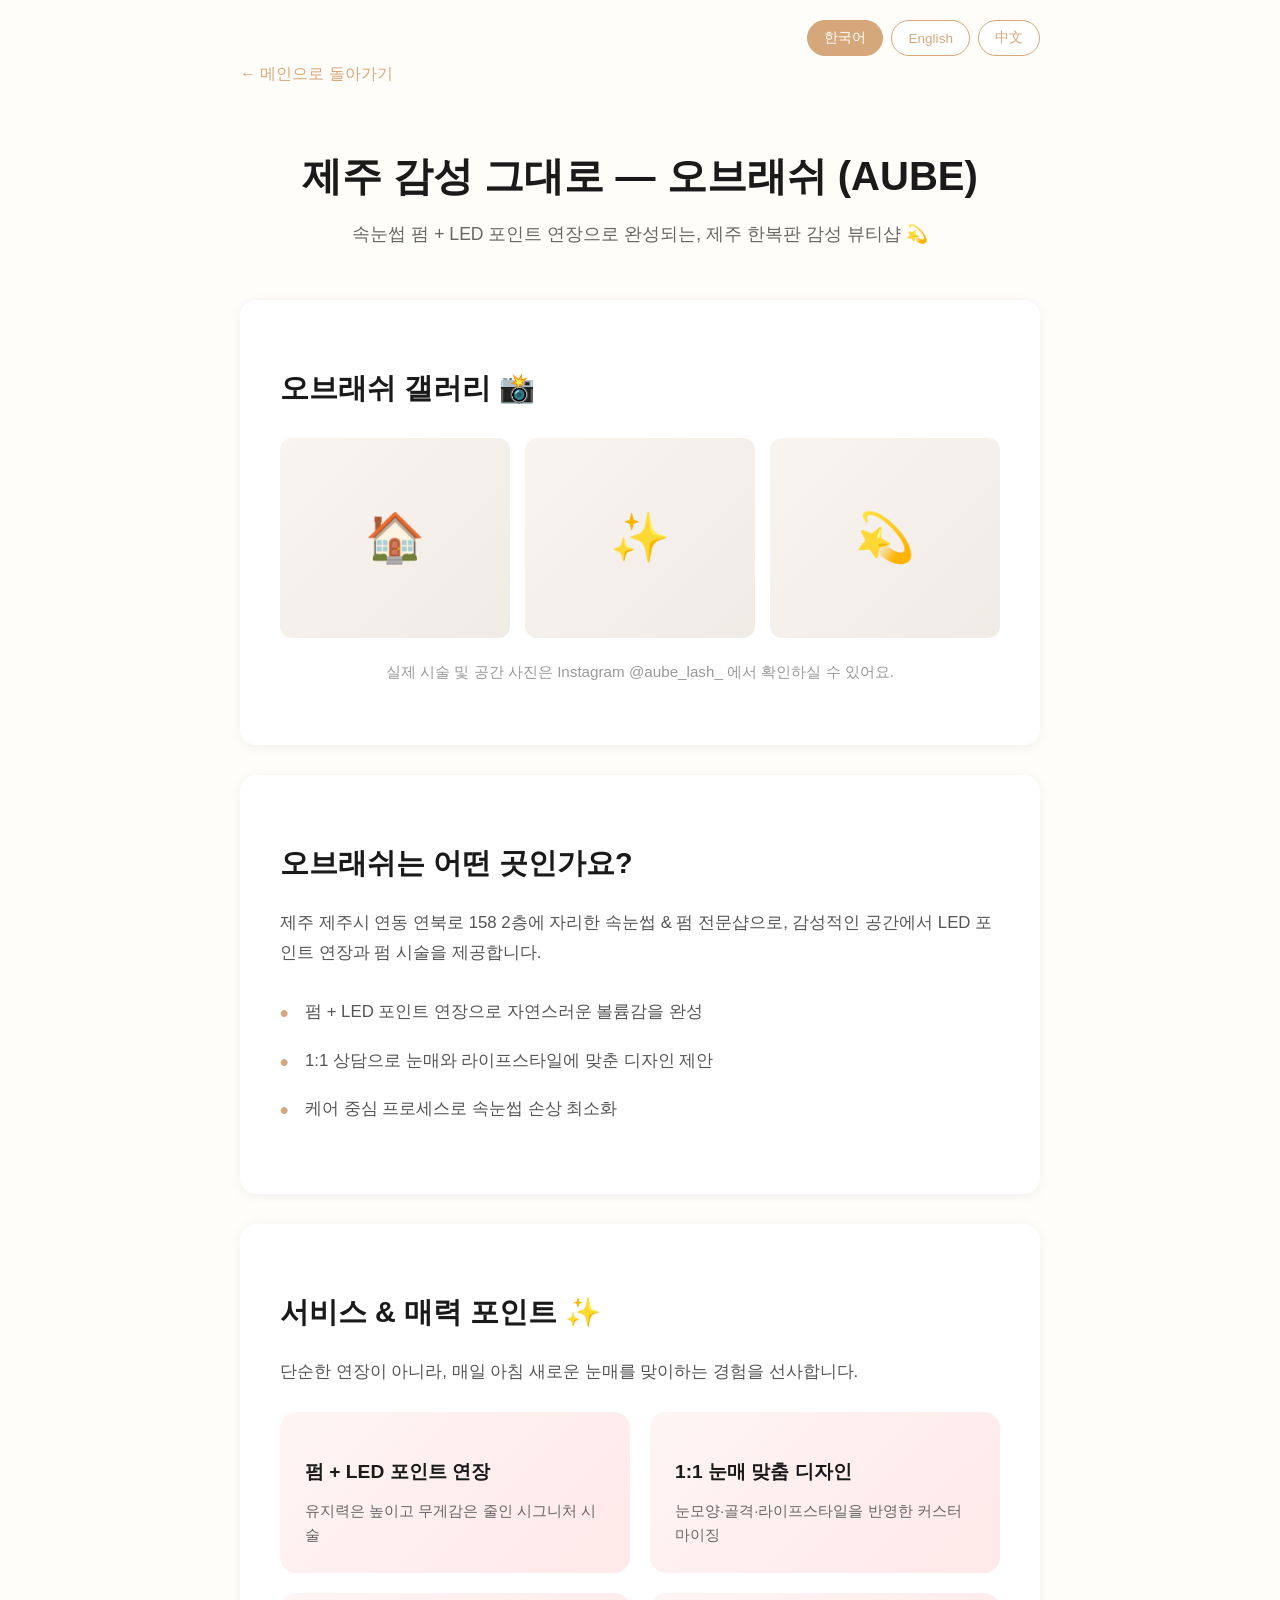
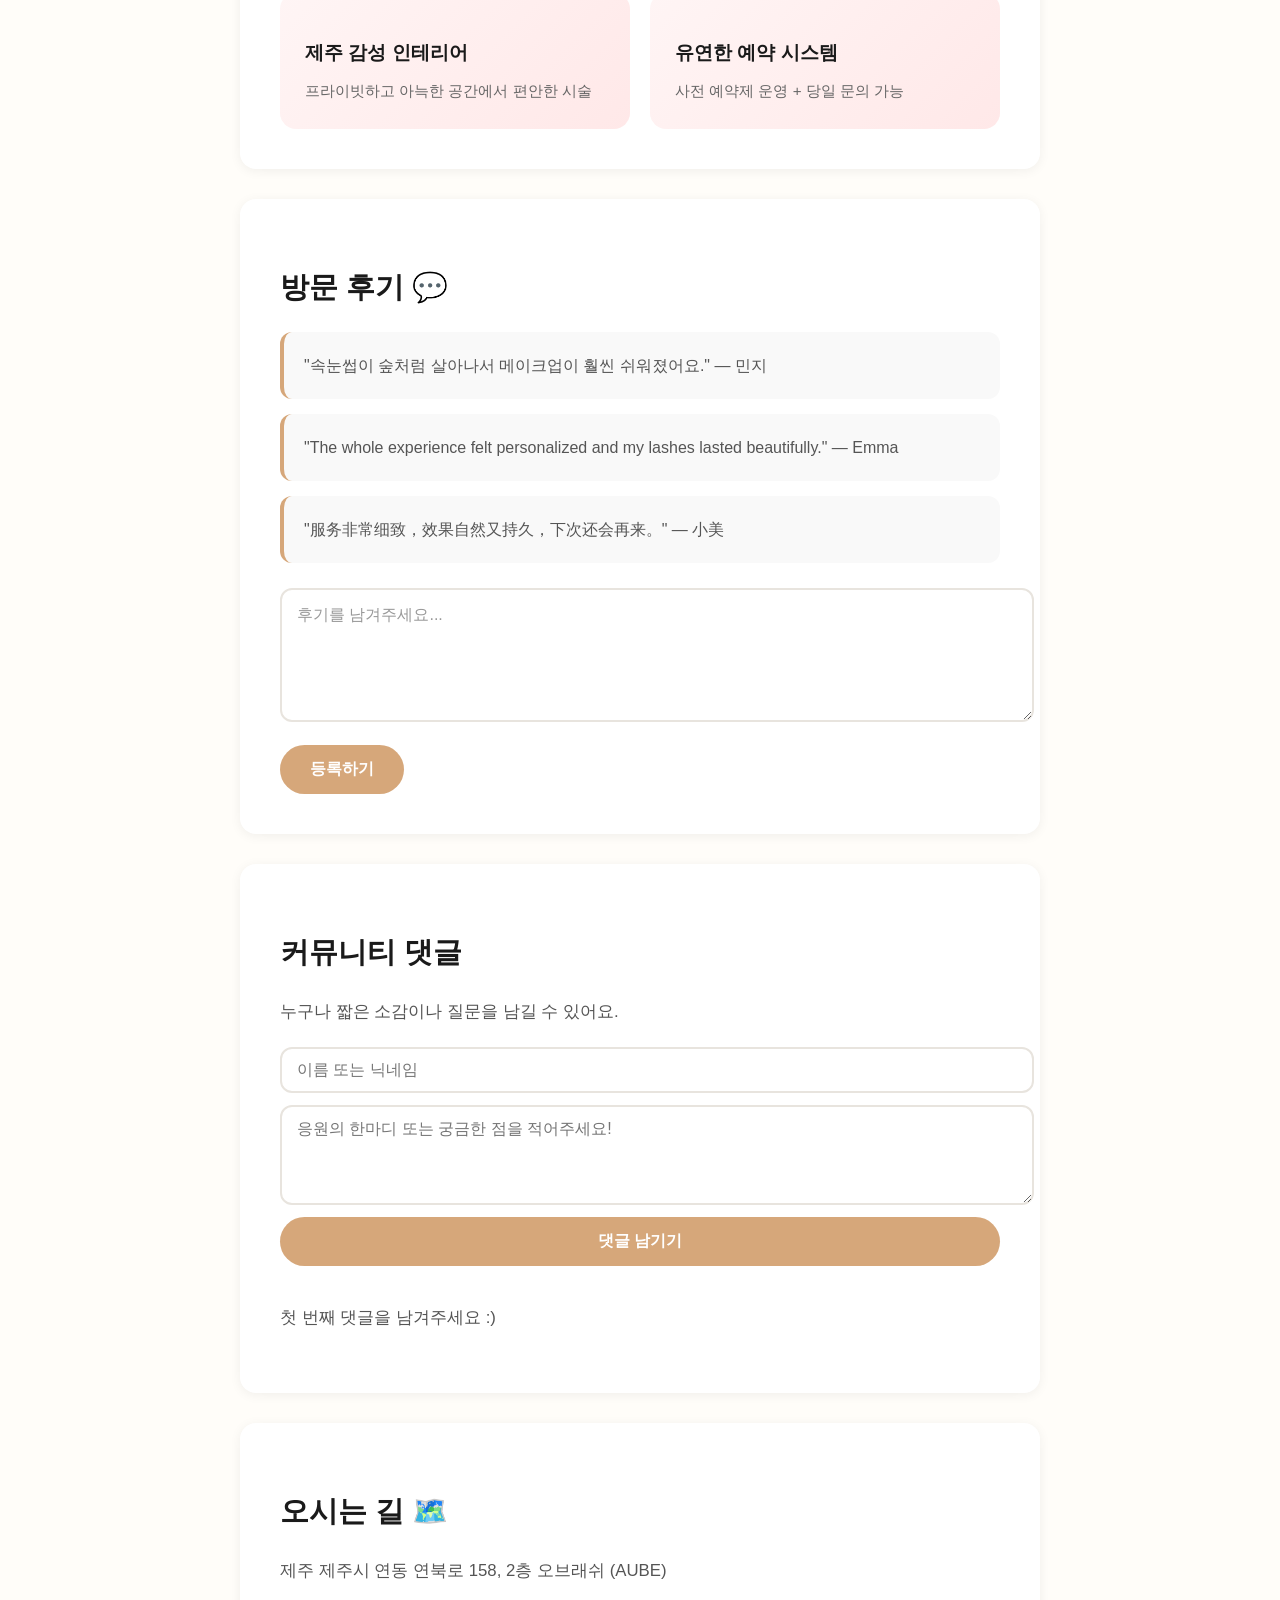
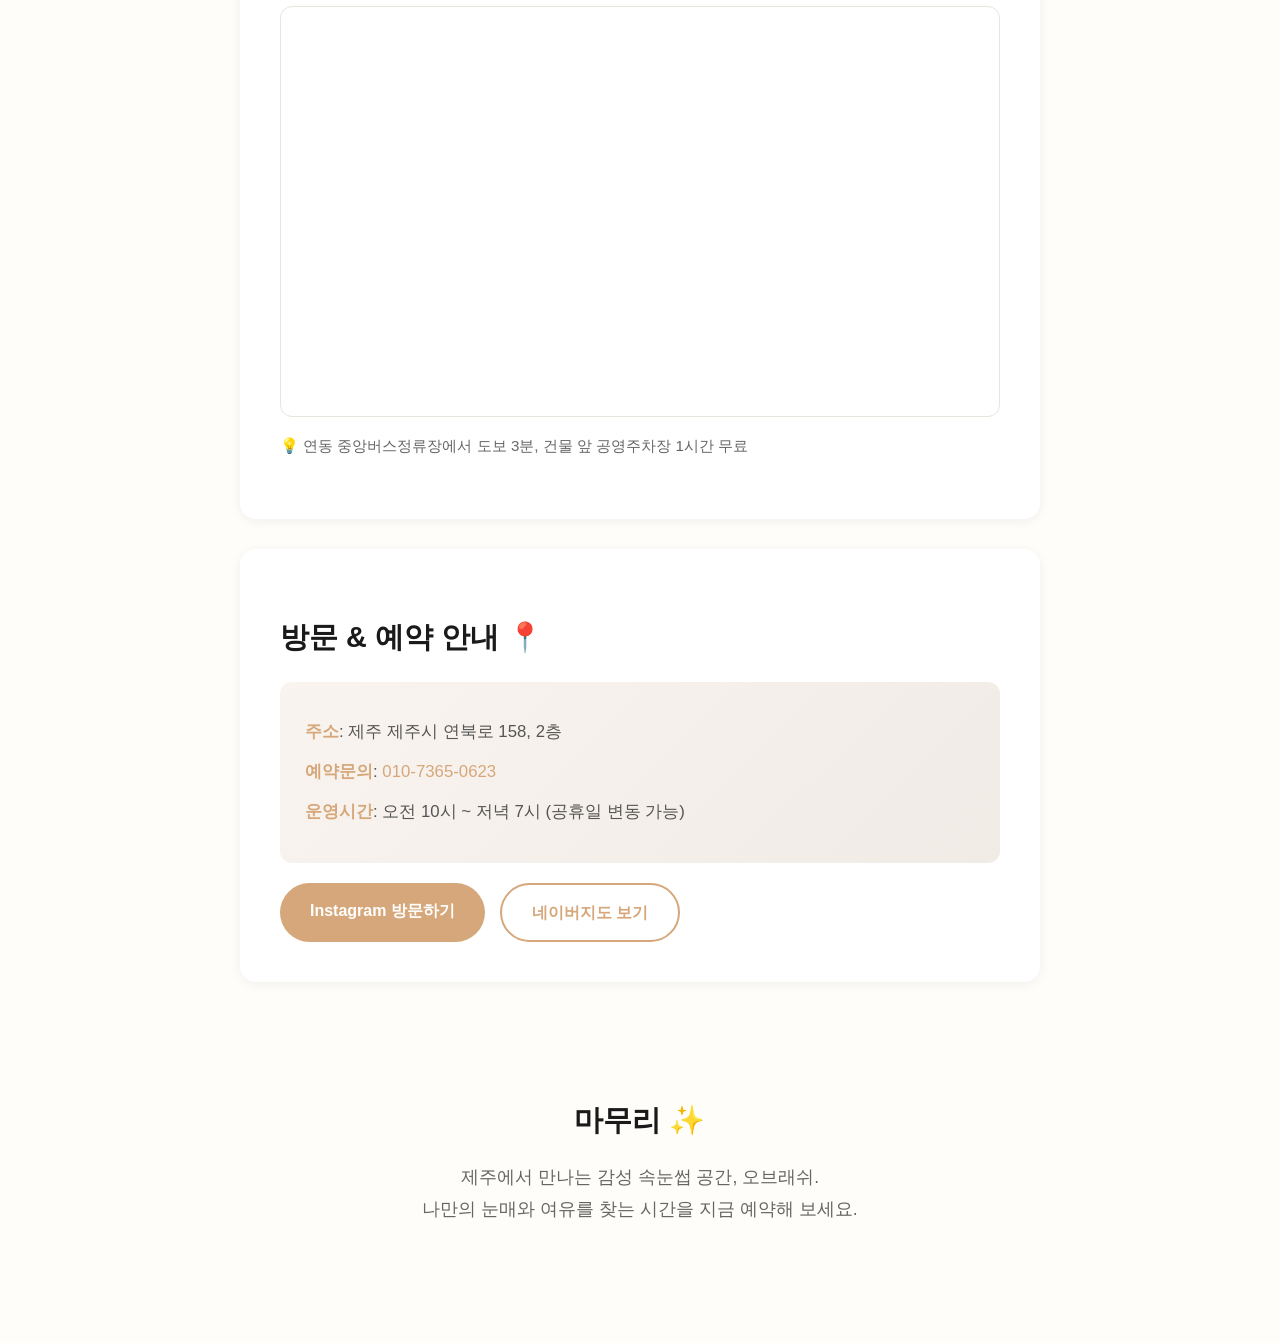
==== commit 89dd28d6: "chore: update store phone number to 010-7365-0623 in all files" ====
--- a/blog1.html
+++ b/blog1.html
@@ -591,7 +591,7 @@
                     title: '방문 & 예약 안내 📍',
                     info: [
                         '<strong>주소</strong>: 제주 제주시 연북로 158, 2층',
-                        '<strong>예약문의</strong>: <a href="tel:050-7135-50623" style="color:#d6a77a;text-decoration:none;">050-7135-50623</a>',
+                        '<strong>예약문의</strong>: <a href="tel:010-7365-0623" style="color:#d6a77a;text-decoration:none;">010-7365-0623</a>',
                         '<strong>운영시간</strong>: 오전 10시 ~ 저녁 7시 (공휴일 변동 가능)'
                     ],
                     buttons: [
@@ -665,7 +665,7 @@
                     title: 'Visit & Booking Info 📍',
                     info: [
                         '<strong>Address</strong>: 2F, 158 Yeonbuk-ro, Jeju City',
-                        '<strong>Booking</strong>: <a href="tel:050-7135-50623" style="color:#d6a77a;text-decoration:none;">050-7135-50623</a>',
+                        '<strong>Booking</strong>: <a href="tel:010-7365-0623" style="color:#d6a77a;text-decoration:none;">010-7365-0623</a>',
                         '<strong>Hours</strong>: 10 AM – 7 PM (hours vary on holidays)'
                     ],
                     buttons: [
@@ -739,7 +739,7 @@
                     title: '访问与预约 📍',
                     info: [
                         '<strong>地址</strong>: 济州市莲北路158号2楼',
-                        '<strong>预约</strong>: <a href="tel:050-7135-50623" style="color:#d6a77a;text-decoration:none;">050-7135-50623</a>',
+                        '<strong>预约</strong>: <a href="tel:010-7365-0623" style="color:#d6a77a;text-decoration:none;">010-7365-0623</a>',
                         '<strong>营业时间</strong>: 上午10点至晚上7点（节假日可能调整）'
                     ],
                     buttons: [
